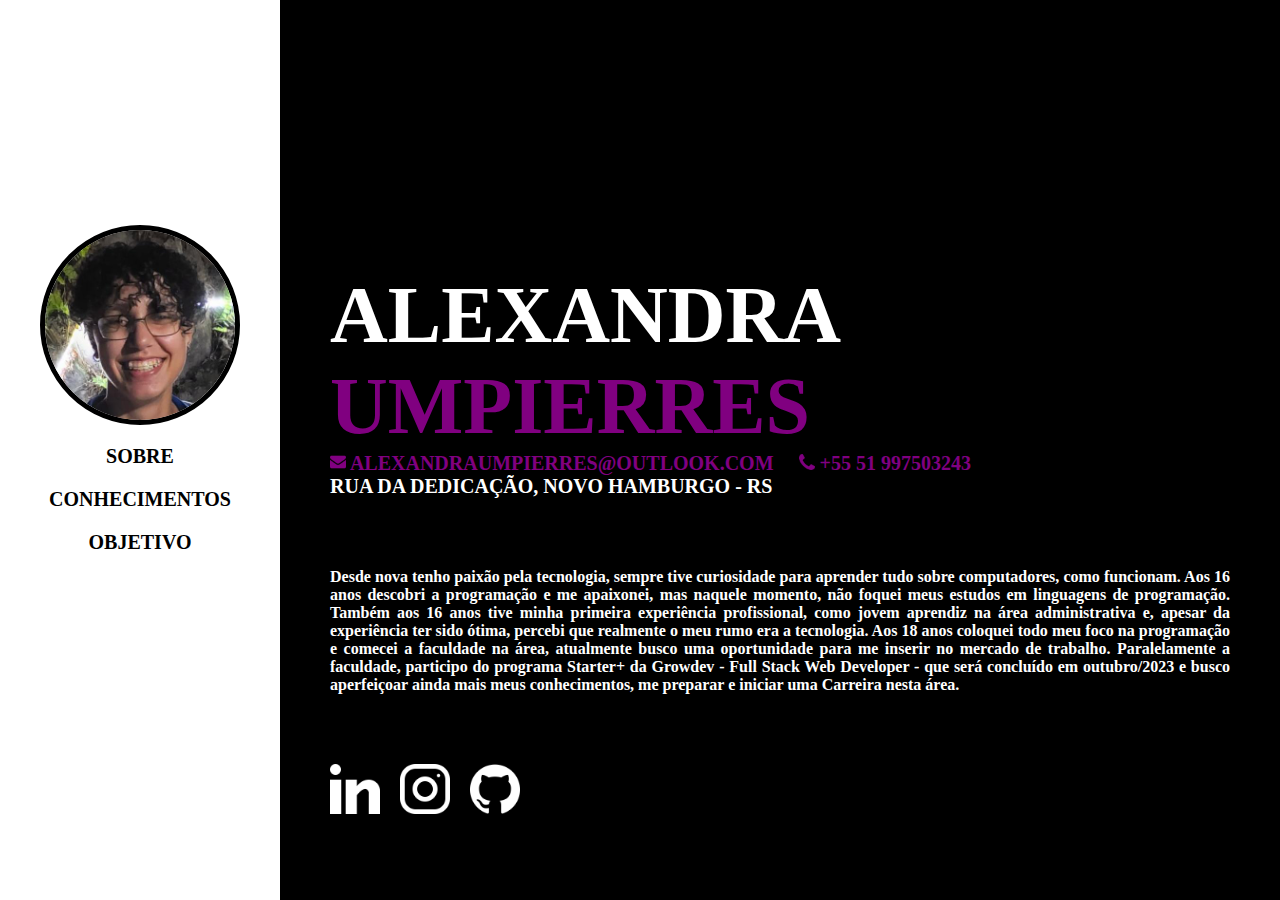
==== index.html @ c5d8c15a "atualizando nomes das classes" ====
<!DOCTYPE html>
<html lang="en">
    <head>
        <meta charset="UTF-8" />
        <meta http-equiv="X-UA-Compatible" content="IE=edge" />
        <meta name="viewport" content="width=device-width, initial-scale=1.0" />
        <title>Currículo Digital</title>
        <link rel="stylesheet" href="style.css" />
    </head>

    <body>
        <header>
            <figure class="profile middle">
                <img
                    src="./assets/perfil.jpg"
                    alt="Imagem com Alexandra Umpierres"
                />
            </figure>
            <nav class="menu middle">
                <ul>
                    <li>
                        <a href="./index.html">SOBRE</a>
                    </li>
                    <li>
                        <a href="./conhecimentos.html">CONHECIMENTOS</a>
                    </li>
                    <li>
                        <a href="./objetivo.html">OBJETIVO</a>
                    </li>
                </ul>
            </nav>
        </header>
        <main>
            <section>
                <h1>ALEXANDRA <span class="title">UMPIERRES</span></h1>
                <h2>
                    <span class="contact">
                        <img src="./assets/email.png" alt="Icone do email" />
                        <a href="mailto:alexandraumpierres@outlook.com"
                            >ALEXANDRAUMPIERRES@OUTLOOK.COM</a
                        ></span
                    >
                    <span class="contact">
                        <img
                            src="./assets/telefone.png"
                            alt="Icone do telefone"
                        />
                        <a href="callto:5551997503243">+55 51 997503243</a>
                    </span>
                </h2>
                <h2>RUA DA DEDICAÇÃO, NOVO HAMBURGO - RS</h2>
            </section>
            <section class="description">
                <p>
                    Desde nova tenho paixão pela tecnologia, sempre tive
                    curiosidade para aprender tudo sobre computadores, como
                    funcionam. Aos 16 anos descobri a programação e me
                    apaixonei, mas naquele momento, não foquei meus estudos em
                    linguagens de programação. Também aos 16 anos tive minha
                    primeira experiência profissional, como jovem aprendiz na
                    área administrativa e, apesar da experiência ter sido ótima,
                    percebi que realmente o meu rumo era a tecnologia. Aos 18
                    anos coloquei todo meu foco na programação e comecei a
                    faculdade na área, atualmente busco uma oportunidade para me
                    inserir no mercado de trabalho. Paralelamente a faculdade,
                    participo do programa Starter+ da Growdev - Full Stack Web
                    Developer - que será concluído em outubro/2023 e busco
                    aperfeiçoar ainda mais meus conhecimentos, me preparar e
                    iniciar uma Carreira nesta área.
                </p>
            </section>
            <section class="icon">
                <a
                    href="https://www.linkedin.com/in/alexandra-umpierres-3a729121b/"
                    ><img src="./assets/linkedin.png" alt="Icone Linkedin"
                /></a>
                <a href="https://www.instagram.com/1pierres/"
                    ><img src="./assets/instagram.png" alt="Icone Instagram"
                /></a>
                <a href="https://github.com/umpierres"
                    ><img src="./assets/github.png" alt="Icone Github"
                /></a>
            </section>
        </main>
    </body>
</html>
---- style.css ----
* {
    box-sizing: border-box;
    margin: 0;
    padding: 0;
    font-weight: bold;
}

body {
    display: flex;
    background-color: black;
    color: white;
    width: 100vw;
    height: 100vh;
}

header {
    background-color: white;
    height: 100%;
    padding:  0px 40px;
    margin-right: 50px;
    text-align: center;
}

main {
    margin-top: 270px;
}

h1 {
    font-size: 80px;
}

h2 {
    font-size: 20px;
}

a {
    text-decoration: none;
    color: black;
}

ul {
    font-size: 20px;
    list-style: none;
}

p {
    font-size: 16px;
}

.title {
    color: #800080;
}

.middle {
    position: relative;             
     top: 25%; 
}

.menu li{
    margin-top: 20px;
}

.contact a{
    color: #800080;
    margin-right: 20px;
}

.contact img {
    width: 16px;
}



.icon {
    display: flex;
    width: 20%;
    justify-content: space-between;
}

.icon img {
    width: 50px;
}

.profile {
    border-radius: 100%; 
    border: 5px solid black;
    width: 200px;   
    height: 200px;
    margin-left: auto;
    margin-right: auto;
}

.profile img{
    border-radius: 100%;    
    width: 100%;     
}

.description {
    margin: 70px 50px 70px 0;
    text-align: justify;
}

.knowledge-list li {
    margin: 30px 0;
    font-size: 30px;
}

.knowledge-list img {
    width: 50px;
    margin: 0 5px -10px 0 ;
}

.knowledge-list {
    margin: 0 40px;
}

.objective-list li{
    margin: 30px 0;
    font-size: 30px;
}
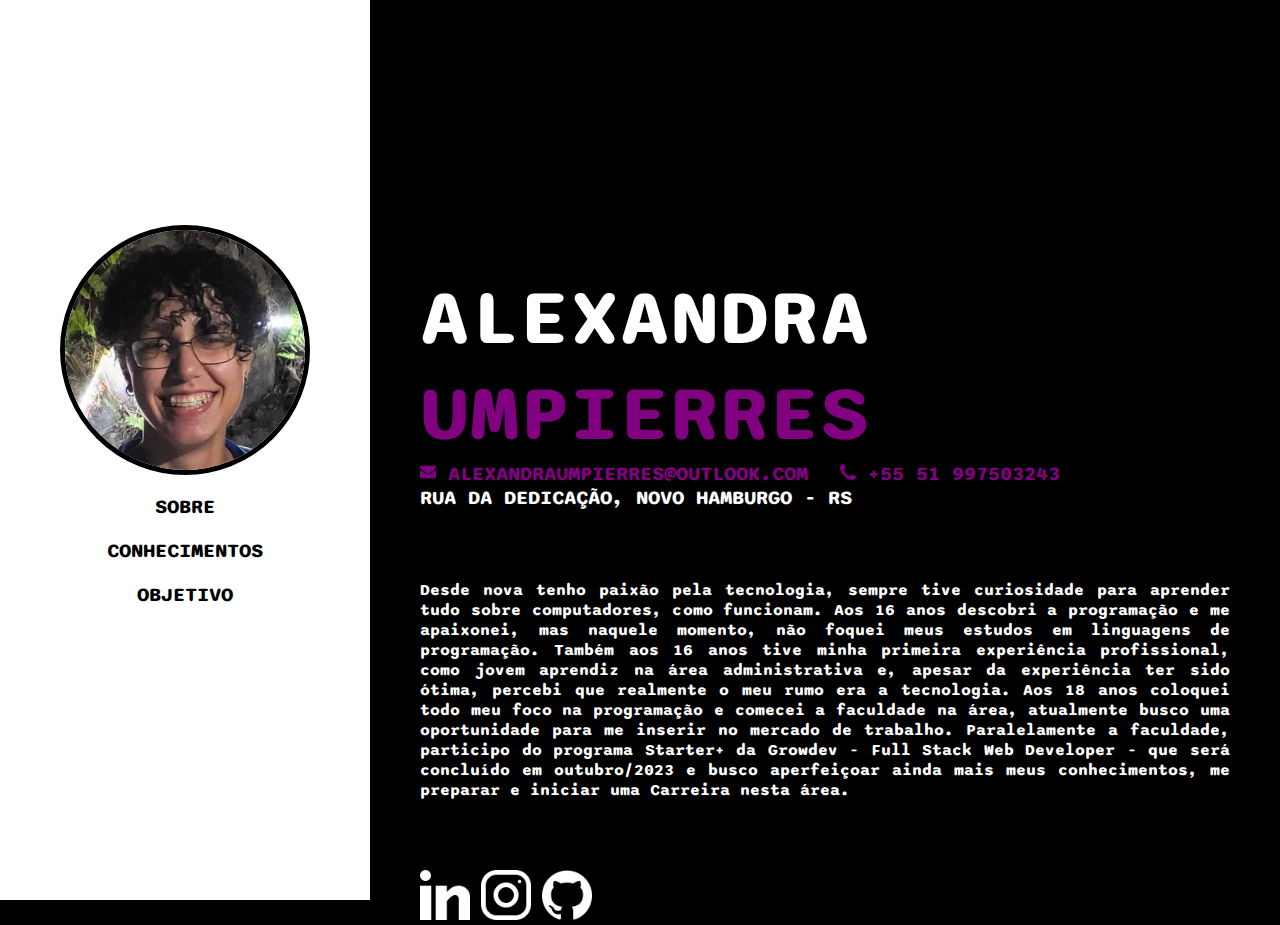
==== commit e8099786: "Adicionando fonte" ====
--- a/index.html
+++ b/index.html
@@ -6,6 +6,18 @@
         <meta name="viewport" content="width=device-width, initial-scale=1.0" />
         <title>Currículo Digital</title>
         <link rel="stylesheet" href="style.css" />
+        <link
+            href="https://fonts.googleapis.com/css2?family=Sono:wght@300&display=swap"
+            rel="stylesheet"
+        />
+        <link
+            href="https://fonts.googleapis.com/css2?family=Sono:wght@300;500&display=swap"
+            rel="stylesheet"
+        />
+        <link
+            href="https://fonts.googleapis.com/css2?family=Sono:wght@300;500;700&display=swap"
+            rel="stylesheet"
+        />
     </head>
 
     <body>
--- a/style.css
+++ b/style.css
@@ -3,6 +3,7 @@
     margin: 0;
     padding: 0;
     font-weight: bold;
+    font-family: 'Sono', sans-serif;
 }
 
 body {
@@ -16,7 +17,7 @@
 header {
     background-color: white;
     height: 100%;
-    padding:  0px 40px;
+    padding:  0px 60px;
     margin-right: 50px;
     text-align: center;
 }
@@ -38,7 +39,7 @@
     color: black;
 }
 
-ul {
+ul, ol {
     font-size: 20px;
     list-style: none;
 }
@@ -84,8 +85,8 @@
 .profile {
     border-radius: 100%; 
     border: 5px solid black;
-    width: 200px;   
-    height: 200px;
+    width: 250px;   
+    height: 250px;
     margin-left: auto;
     margin-right: auto;
 }
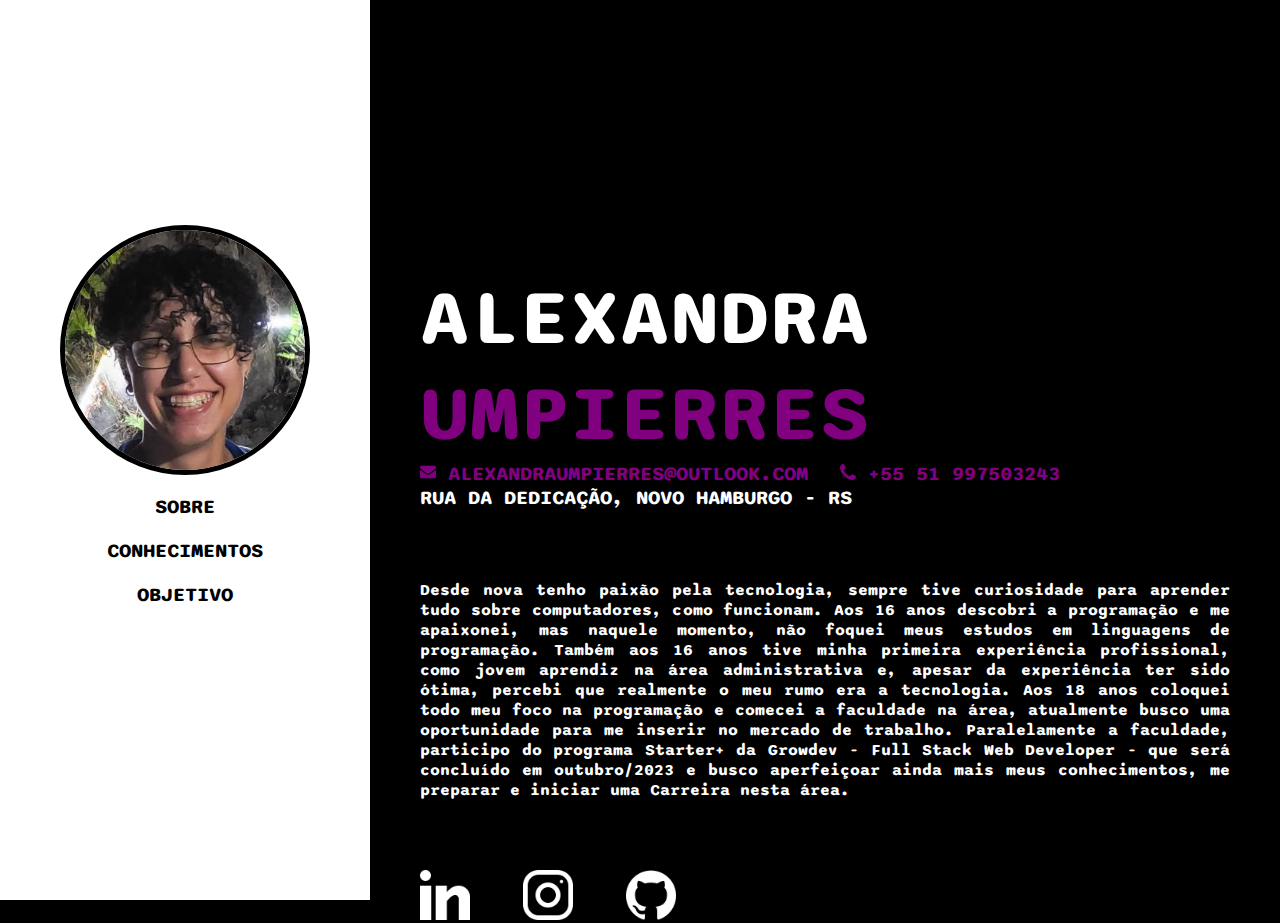
==== commit 43ea1308: "adicionando favicon" ====
--- a/index.html
+++ b/index.html
@@ -17,6 +17,11 @@
         <link
             href="https://fonts.googleapis.com/css2?family=Sono:wght@300;500;700&display=swap"
             rel="stylesheet"
+        />
+        <link
+            rel="shortcut icon"
+            href="./assets/favicon.ico.png"
+            type="image/x-icon"
         />
     </head>
 
--- a/style.css
+++ b/style.css
@@ -1,3 +1,7 @@
+html {
+    font-size: 62.5%;
+}
+
 * {
     box-sizing: border-box;
     margin: 0;
@@ -27,11 +31,11 @@
 }
 
 h1 {
-    font-size: 80px;
+    font-size: 8rem;
 }
 
 h2 {
-    font-size: 20px;
+    font-size: 2rem;
 }
 
 a {
@@ -40,12 +44,12 @@
 }
 
 ul, ol {
-    font-size: 20px;
+    font-size: 2rem;
     list-style: none;
 }
 
 p {
-    font-size: 16px;
+    font-size: 1.6rem;
 }
 
 .title {
@@ -74,7 +78,7 @@
 
 .icon {
     display: flex;
-    width: 20%;
+    width: 20vw;
     justify-content: space-between;
 }
 
@@ -103,7 +107,7 @@
 
 .knowledge-list li {
     margin: 30px 0;
-    font-size: 30px;
+    font-size: 3rem;
 }
 
 .knowledge-list img {
@@ -117,5 +121,5 @@
 
 .objective-list li{
     margin: 30px 0;
-    font-size: 30px;
+    font-size: 3rem;
 }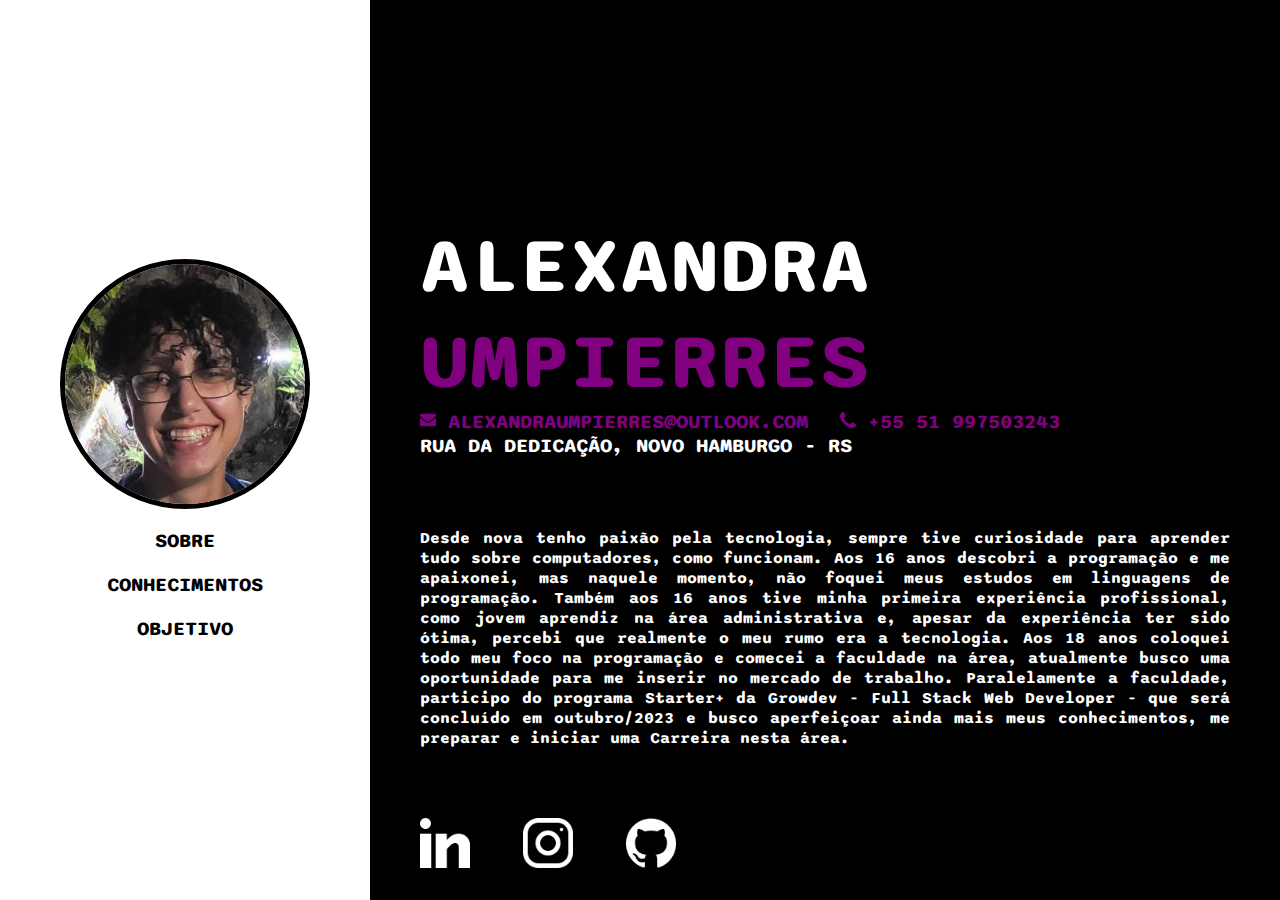
==== commit d250b97b: "Ajustando alinhamento" ====
--- a/index.html
+++ b/index.html
@@ -20,20 +20,20 @@
         />
         <link
             rel="shortcut icon"
-            href="./assets/favicon.ico.png"
+            href="./assets/favicon.png"
             type="image/x-icon"
         />
     </head>
 
     <body>
         <header>
-            <figure class="profile middle">
+            <figure class="profile">
                 <img
                     src="./assets/perfil.jpg"
                     alt="Imagem com Alexandra Umpierres"
                 />
             </figure>
-            <nav class="menu middle">
+            <nav class="menu">
                 <ul>
                     <li>
                         <a href="./index.html">SOBRE</a>
--- a/style.css
+++ b/style.css
@@ -24,10 +24,14 @@
     padding:  0px 60px;
     margin-right: 50px;
     text-align: center;
+    display: flex;
+    flex-direction: row;
+    flex-wrap: wrap;
+    align-content: center;
 }
 
 main {
-    margin-top: 270px;
+    margin-top: 17%;
 }
 
 h1 {
@@ -56,9 +60,9 @@
     color: #800080;
 }
 
-.middle {
-    position: relative;             
-     top: 25%; 
+.menu {
+    margin-left: auto;
+    margin-right: auto;
 }
 
 .menu li{
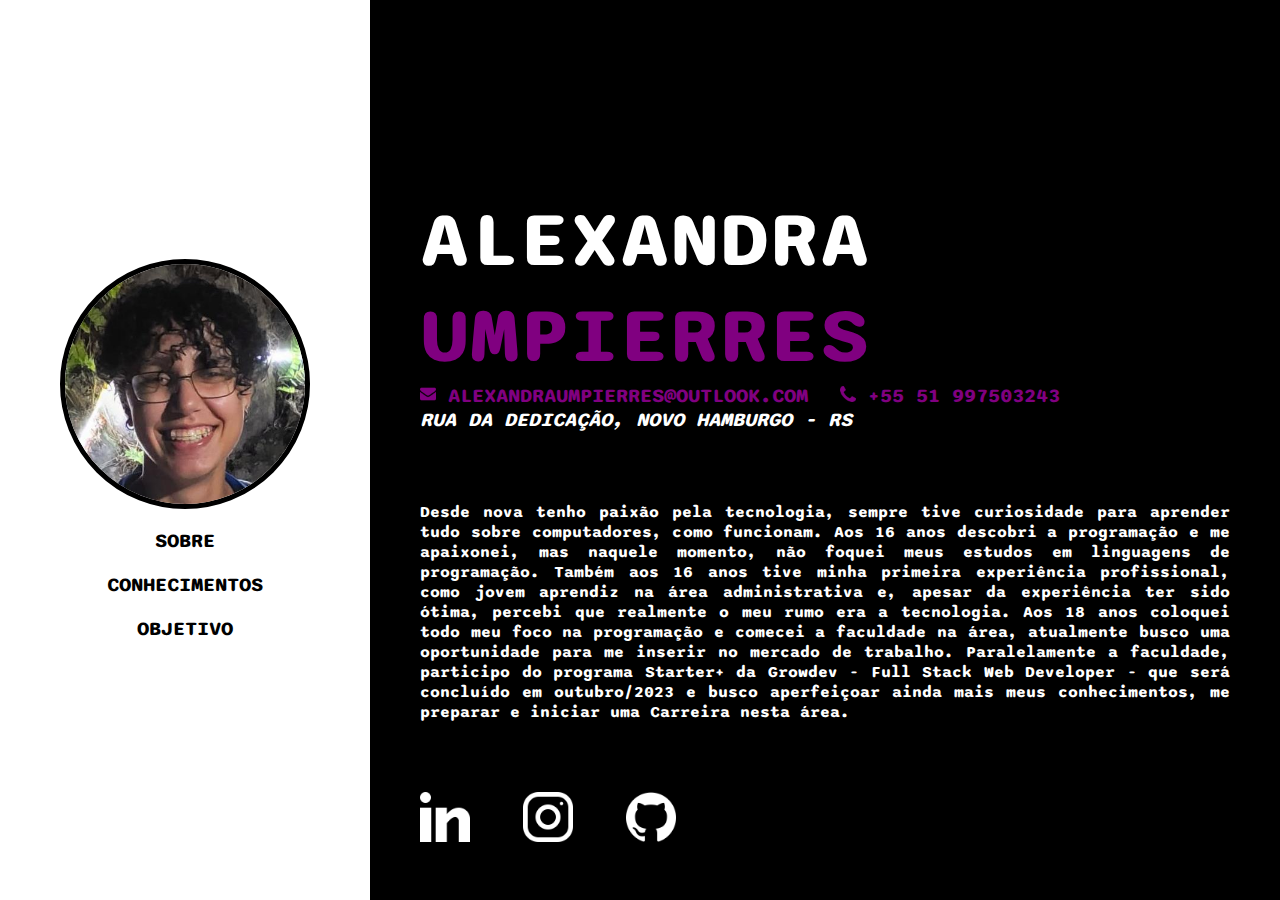
==== commit 146031b1: "Ajustando semantica do endereço" ====
--- a/index.html
+++ b/index.html
@@ -65,7 +65,7 @@
                         <a href="callto:5551997503243">+55 51 997503243</a>
                     </span>
                 </h2>
-                <h2>RUA DA DEDICAÇÃO, NOVO HAMBURGO - RS</h2>
+                <address><h2>RUA DA DEDICAÇÃO, NOVO HAMBURGO - RS</h2></address>
             </section>
             <section class="description">
                 <p>
--- a/style.css
+++ b/style.css
@@ -25,13 +25,13 @@
     margin-right: 50px;
     text-align: center;
     display: flex;
-    flex-direction: row;
-    flex-wrap: wrap;
+    flex-direction: column;
     align-content: center;
+    justify-content: center;
 }
 
 main {
-    margin-top: 17%;
+    margin-top: 15%;
 }
 
 h1 {
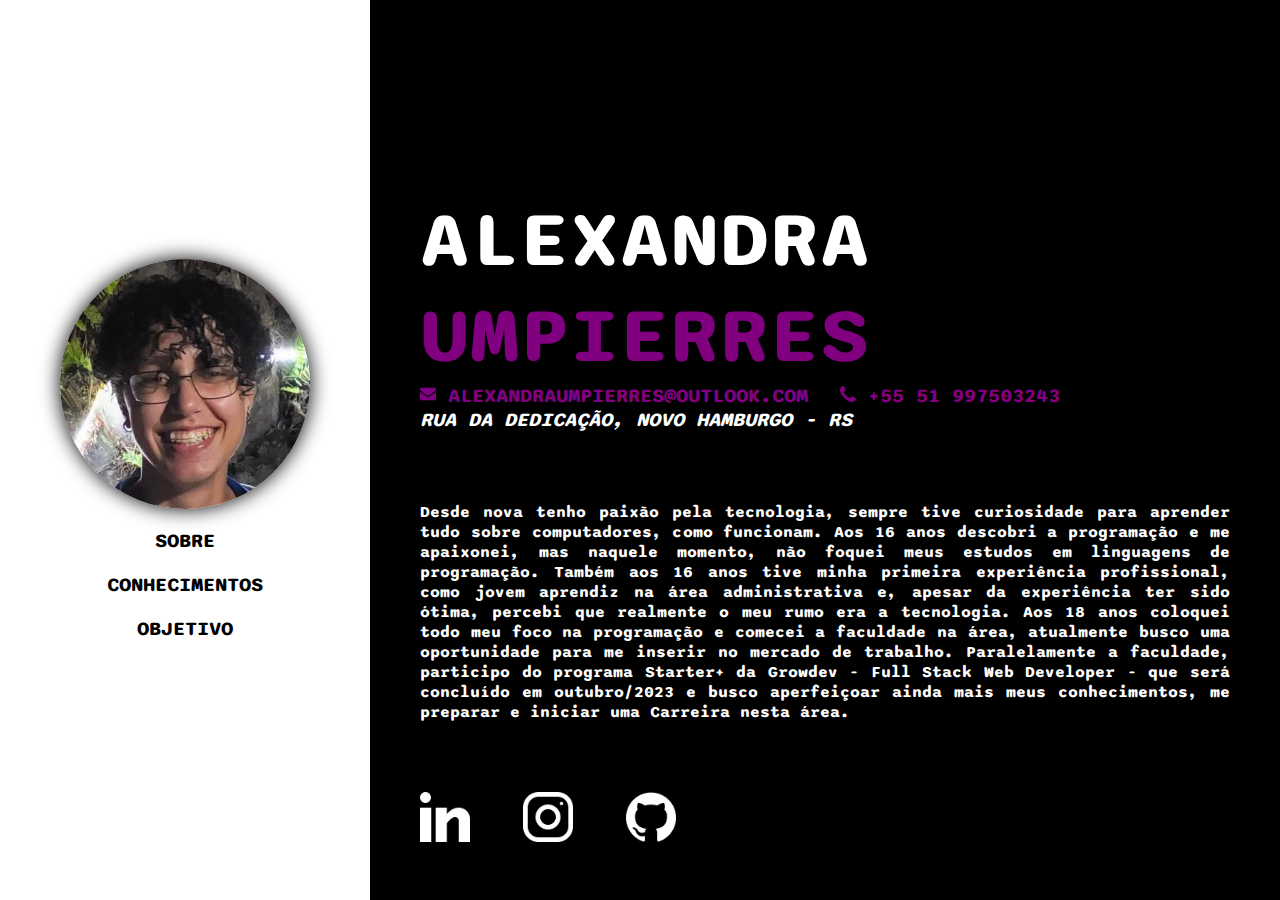
==== commit 559cfbce: "adicionando blank" ====
--- a/index.html
+++ b/index.html
@@ -1,5 +1,5 @@
 <!DOCTYPE html>
-<html lang="en">
+<html lang="pt_BR">
     <head>
         <meta charset="UTF-8" />
         <meta http-equiv="X-UA-Compatible" content="IE=edge" />
@@ -53,7 +53,9 @@
                 <h2>
                     <span class="contact">
                         <img src="./assets/email.png" alt="Icone do email" />
-                        <a href="mailto:alexandraumpierres@outlook.com"
+                        <a
+                            href="mailto:alexandraumpierres@outlook.com"
+                            target="_blank"
                             >ALEXANDRAUMPIERRES@OUTLOOK.COM</a
                         ></span
                     >
@@ -62,7 +64,9 @@
                             src="./assets/telefone.png"
                             alt="Icone do telefone"
                         />
-                        <a href="callto:5551997503243">+55 51 997503243</a>
+                        <a href="callto:5551997503243" target="_blank"
+                            >+55 51 997503243</a
+                        >
                     </span>
                 </h2>
                 <address><h2>RUA DA DEDICAÇÃO, NOVO HAMBURGO - RS</h2></address>
@@ -89,12 +93,13 @@
             <section class="icon">
                 <a
                     href="https://www.linkedin.com/in/alexandra-umpierres-3a729121b/"
+                    target="_blank"
                     ><img src="./assets/linkedin.png" alt="Icone Linkedin"
                 /></a>
-                <a href="https://www.instagram.com/1pierres/"
+                <a href="https://www.instagram.com/1pierres/" target="_blank"
                     ><img src="./assets/instagram.png" alt="Icone Instagram"
                 /></a>
-                <a href="https://github.com/umpierres"
+                <a href="https://github.com/umpierres" target="_blank"
                     ><img src="./assets/github.png" alt="Icone Github"
                 /></a>
             </section>
--- a/style.css
+++ b/style.css
@@ -8,6 +8,8 @@
     padding: 0;
     font-weight: bold;
     font-family: 'Sono', sans-serif;
+    list-style: none;
+    text-decoration: none;
 }
 
 body {
@@ -43,17 +45,21 @@
 }
 
 a {
-    text-decoration: none;
     color: black;
 }
 
+
 ul, ol {
     font-size: 2rem;
-    list-style: none;
 }
 
 p {
     font-size: 1.6rem;
+}
+
+a:hover {
+    text-decoration:underline #800080;
+    font-size: 25px;
 }
 
 .title {
@@ -61,8 +67,7 @@
 }
 
 .menu {
-    margin-left: auto;
-    margin-right: auto;
+    margin: 0 auto;
 }
 
 .menu li{
@@ -91,15 +96,13 @@
 }
 
 .profile {
-    border-radius: 100%; 
-    border: 5px solid black;
     width: 250px;   
     height: 250px;
-    margin-left: auto;
-    margin-right: auto;
+    margin: 0 auto;
 }
 
 .profile img{
+    box-shadow: 0 0 20px black;
     border-radius: 100%;    
     width: 100%;     
 }
